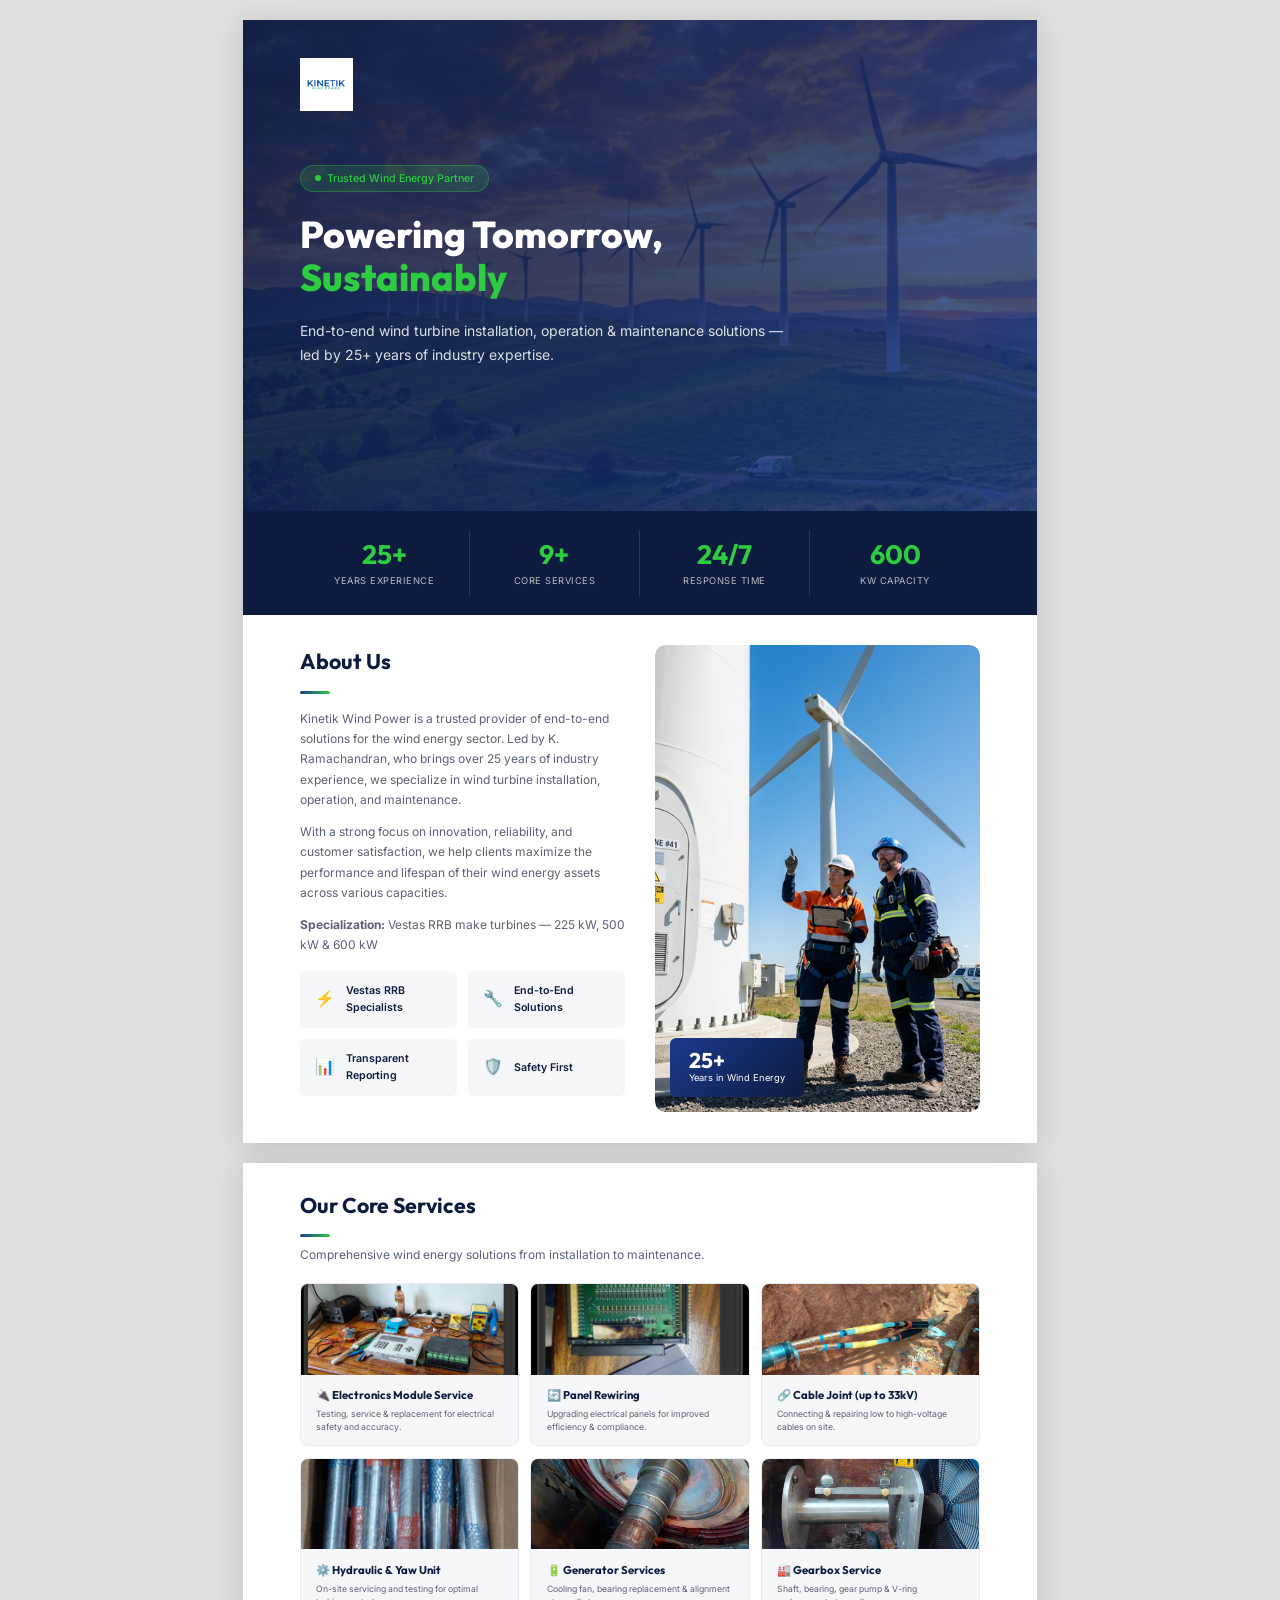
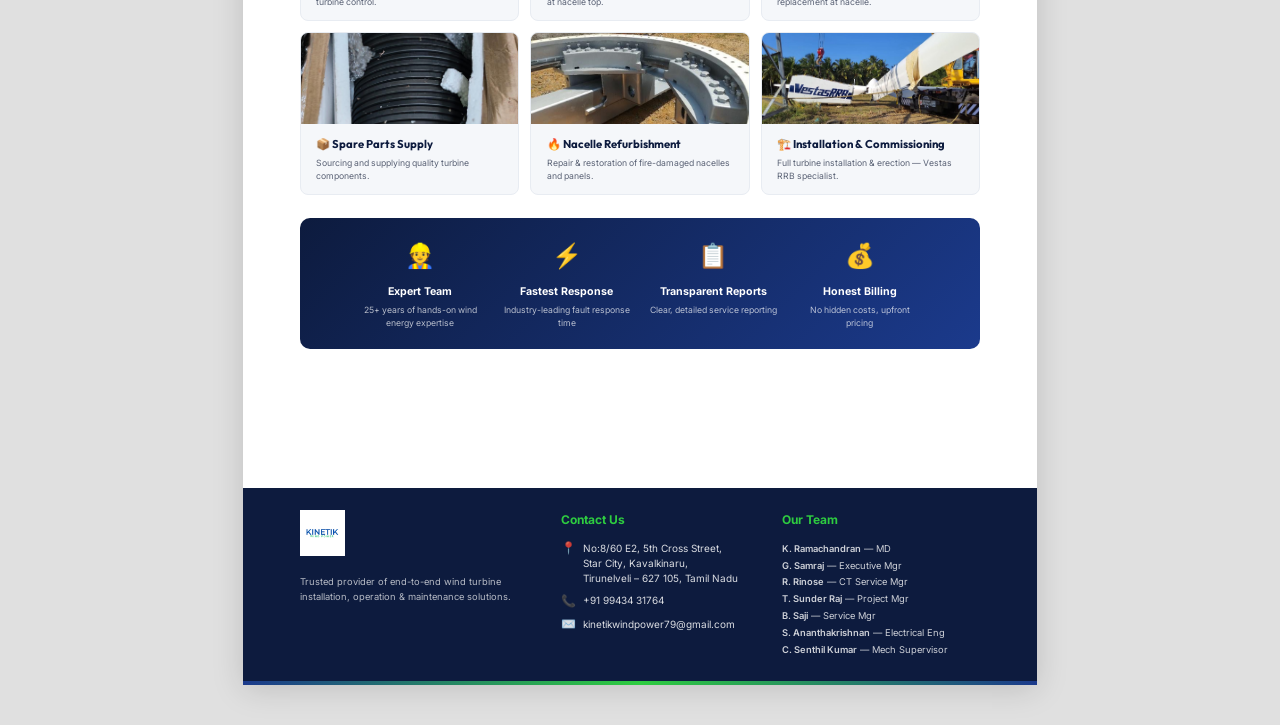
==== company-profile.html @ 72eed10d "Initial commit of Kinetik Wind Power website and company profile" ====
<!DOCTYPE html>
<html lang="en">

<head>
    <meta charset="UTF-8">
    <meta name="viewport" content="width=device-width, initial-scale=1.0">
    <title>Kinetik Wind Power — Company Profile</title>
    <link
        href="https://fonts.googleapis.com/css2?family=Inter:wght@300;400;500;600;700&family=Outfit:wght@500;600;700;800&display=swap"
        rel="stylesheet">
    <style>
        /* ── Reset & Base ── */
        *,
        *::before,
        *::after {
            margin: 0;
            padding: 0;
            box-sizing: border-box;
        }

        :root {
            --blue: #1B3A8C;
            --blue-dark: #0D1B3E;
            --green: #2ECC40;
            --green-dark: #25a233;
            --gray: #5A6275;
            --light: #F5F7FA;
            --white: #FFFFFF;
        }

        body {
            font-family: 'Inter', sans-serif;
            color: #1A1A2E;
            line-height: 1.6;
            background: var(--white);
        }

        /* ── Page Setup for A4 Print ── */
        @page {
            size: A4;
            margin: 0;
        }

        .page {
            width: 210mm;
            height: 297mm;
            margin: 0 auto;
            position: relative;
            overflow: hidden;
            page-break-after: always;
            background: var(--white);
        }

        .page:last-child {
            page-break-after: avoid;
        }

        /* ════════════════════════════════════════
       PAGE 1 — COVER / HERO + ABOUT
       ════════════════════════════════════════ */

        .page-1 {
            display: flex;
            flex-direction: column;
        }

        /* Hero Banner */
        .hero-banner {
            position: relative;
            height: 130mm;
            background: linear-gradient(135deg, rgba(13, 27, 62, 0.88), rgba(27, 58, 140, 0.78)),
                url('assets/images/hero/hero-wind-turbines.png') center/cover no-repeat;
            color: var(--white);
            display: flex;
            flex-direction: column;
            justify-content: center;
            padding: 0 15mm;
        }

        .hero-banner .logo {
            position: absolute;
            top: 10mm;
            left: 15mm;
            height: 14mm;
        }

        .hero-badge {
            display: inline-flex;
            align-items: center;
            gap: 6px;
            background: rgba(46, 204, 64, 0.15);
            border: 1px solid rgba(46, 204, 64, 0.35);
            padding: 4px 14px;
            border-radius: 50px;
            font-size: 8pt;
            font-weight: 500;
            color: var(--green);
            margin-bottom: 6mm;
            width: fit-content;
        }

        .hero-badge .dot {
            width: 6px;
            height: 6px;
            background: var(--green);
            border-radius: 50%;
        }

        .hero-banner h1 {
            font-family: 'Outfit', sans-serif;
            font-size: 28pt;
            font-weight: 800;
            line-height: 1.15;
            margin-bottom: 5mm;
        }

        .hero-banner h1 .accent {
            color: var(--green);
        }

        .hero-banner p {
            font-size: 10.5pt;
            opacity: 0.85;
            max-width: 130mm;
            line-height: 1.7;
        }

        /* Stats Strip */
        .stats-strip {
            display: grid;
            grid-template-columns: repeat(4, 1fr);
            background: var(--blue-dark);
            padding: 5mm 15mm;
        }

        .stat {
            text-align: center;
            color: var(--white);
            border-right: 1px solid rgba(255, 255, 255, 0.12);
            padding: 2mm 0;
        }

        .stat:last-child {
            border-right: none;
        }

        .stat .number {
            font-family: 'Outfit', sans-serif;
            font-size: 20pt;
            font-weight: 700;
            color: var(--green);
            line-height: 1.2;
        }

        .stat .label {
            font-size: 7pt;
            opacity: 0.7;
            text-transform: uppercase;
            letter-spacing: 0.5px;
            margin-top: 1mm;
        }

        /* About Section */
        .about-section {
            padding: 8mm 15mm;
            display: grid;
            grid-template-columns: 1fr 1fr;
            gap: 8mm;
            flex: 1;
        }

        .about-section h2 {
            font-family: 'Outfit', sans-serif;
            font-size: 16pt;
            color: var(--blue-dark);
            margin-bottom: 4mm;
        }

        .about-section h2 .line {
            display: block;
            width: 30px;
            height: 3px;
            background: linear-gradient(90deg, var(--blue), var(--green));
            border-radius: 2px;
            margin-top: 3mm;
        }

        .about-section p {
            font-size: 9pt;
            color: var(--gray);
            line-height: 1.7;
            margin-bottom: 3mm;
        }

        .about-highlights {
            display: grid;
            grid-template-columns: 1fr 1fr;
            gap: 3mm;
            margin-top: 4mm;
        }

        .highlight {
            display: flex;
            align-items: center;
            gap: 3mm;
            padding: 3mm 4mm;
            background: var(--light);
            border-radius: 6px;
            font-size: 8pt;
            font-weight: 600;
            color: var(--blue-dark);
        }

        .highlight .icon {
            font-size: 12pt;
            flex-shrink: 0;
        }

        .about-image {
            position: relative;
            border-radius: 10px;
            overflow: hidden;
        }

        .about-image img {
            width: 100%;
            height: 100%;
            object-fit: cover;
            border-radius: 10px;
        }

        .about-image .badge {
            position: absolute;
            bottom: 4mm;
            left: 4mm;
            background: linear-gradient(135deg, var(--blue), var(--blue-dark));
            color: var(--white);
            padding: 3mm 5mm;
            border-radius: 6px;
            font-size: 7pt;
        }

        .about-image .badge .big {
            font-family: 'Outfit', sans-serif;
            font-size: 16pt;
            font-weight: 700;
            line-height: 1;
        }

        /* ════════════════════════════════════════
       PAGE 2 — SERVICES + CONTACT
       ════════════════════════════════════════ */

        .page-2 {
            display: flex;
            flex-direction: column;
        }

        /* Services Header */
        .services-header {
            padding: 7mm 15mm 2mm;
        }

        .services-header h2 {
            font-family: 'Outfit', sans-serif;
            font-size: 16pt;
            color: var(--blue-dark);
        }

        .services-header h2 .line {
            display: block;
            width: 30px;
            height: 3px;
            background: linear-gradient(90deg, var(--blue), var(--green));
            border-radius: 2px;
            margin-top: 3mm;
        }

        .services-header p {
            font-size: 9pt;
            color: var(--gray);
            margin-top: 2mm;
        }

        /* Services Grid */
        .services-grid {
            display: grid;
            grid-template-columns: repeat(3, 1fr);
            gap: 3mm;
            padding: 3mm 15mm;
        }

        .svc-card {
            background: var(--light);
            border-radius: 8px;
            overflow: hidden;
            border: 1px solid #E8ECF2;
        }

        .svc-card .svc-img {
            height: 24mm;
            overflow: hidden;
        }

        .svc-card .svc-img img {
            width: 100%;
            height: 100%;
            object-fit: cover;
        }

        .svc-card .svc-body {
            padding: 3mm 4mm;
        }

        .svc-card h4 {
            font-family: 'Outfit', sans-serif;
            font-size: 8.5pt;
            color: var(--blue-dark);
            margin-bottom: 1mm;
        }

        .svc-card p {
            font-size: 6.5pt;
            color: var(--gray);
            line-height: 1.5;
        }

        /* Why Choose Us Strip */
        .why-strip {
            background: linear-gradient(135deg, var(--blue-dark), var(--blue));
            padding: 5mm 15mm;
            display: grid;
            grid-template-columns: repeat(4, 1fr);
            gap: 5mm;
            margin: 3mm 15mm;
            border-radius: 10px;
        }

        .why-item {
            text-align: center;
            color: var(--white);
        }

        .why-item .icon {
            font-size: 18pt;
            margin-bottom: 2mm;
        }

        .why-item h4 {
            font-size: 8pt;
            font-weight: 700;
            margin-bottom: 1mm;
        }

        .why-item p {
            font-size: 6.5pt;
            opacity: 0.7;
            line-height: 1.5;
        }

        /* Contact Footer */
        .contact-bar {
            margin-top: auto;
            background: var(--blue-dark);
            padding: 6mm 15mm;
            display: grid;
            grid-template-columns: 1.2fr 1fr 1fr;
            gap: 6mm;
            color: var(--white);
        }

        .contact-bar .brand-col img {
            height: 12mm;
            margin-bottom: 3mm;
        }

        .contact-bar .brand-col p {
            font-size: 7pt;
            opacity: 0.7;
            line-height: 1.6;
        }

        .contact-bar h4 {
            font-size: 9pt;
            font-weight: 700;
            margin-bottom: 3mm;
            color: var(--green);
        }

        .contact-item {
            display: flex;
            gap: 2mm;
            font-size: 7.5pt;
            margin-bottom: 2mm;
            align-items: flex-start;
        }

        .contact-item .ci-icon {
            flex-shrink: 0;
            font-size: 9pt;
            margin-top: -0.5mm;
        }

        .contact-item span {
            opacity: 0.85;
            line-height: 1.5;
        }

        .team-list {
            font-size: 7pt;
            opacity: 0.8;
            line-height: 1.8;
        }

        .team-list strong {
            color: var(--white);
            font-weight: 600;
        }

        /* Decorative footer line */
        .footer-line {
            height: 4px;
            background: linear-gradient(90deg, var(--blue), var(--green), var(--blue));
        }

        /* ── Print Styles ── */
        @media print {
            body {
                -webkit-print-color-adjust: exact;
                print-color-adjust: exact;
            }

            .page {
                margin: 0;
                box-shadow: none;
            }
        }

        /* ── Screen preview ── */
        @media screen {
            body {
                background: #E0E0E0;
                padding: 20px 0;
            }

            .page {
                box-shadow: 0 4px 30px rgba(0, 0, 0, 0.15);
                margin-bottom: 20px;
            }
        }
    </style>
</head>

<body>

    <!-- ════════ PAGE 1 ════════ -->
    <div class="page page-1">
        <div class="hero-banner">
            <img class="logo" src="assets/images/logo/kinetik-logo.png" alt="Kinetik Wind Power">
            <div class="hero-badge">
                <span class="dot"></span>
                Trusted Wind Energy Partner
            </div>
            <h1>Powering Tomorrow,<br><span class="accent">Sustainably</span></h1>
            <p>End-to-end wind turbine installation, operation & maintenance solutions — led by 25+ years of industry
                expertise.</p>
        </div>

        <div class="stats-strip">
            <div class="stat">
                <div class="number">25+</div>
                <div class="label">Years Experience</div>
            </div>
            <div class="stat">
                <div class="number">9+</div>
                <div class="label">Core Services</div>
            </div>
            <div class="stat">
                <div class="number">24/7</div>
                <div class="label">Response Time</div>
            </div>
            <div class="stat">
                <div class="number">600</div>
                <div class="label">kW Capacity</div>
            </div>
        </div>

        <div class="about-section">
            <div>
                <h2>About Us <span class="line"></span></h2>
                <p>Kinetik Wind Power is a trusted provider of end-to-end solutions for the wind energy sector. Led by
                    K. Ramachandran, who brings over 25 years of industry experience, we specialize in wind turbine
                    installation, operation, and maintenance.</p>
                <p>With a strong focus on innovation, reliability, and customer satisfaction, we help clients maximize
                    the performance and lifespan of their wind energy assets across various capacities.</p>
                <p><strong>Specialization:</strong> Vestas RRB make turbines — 225 kW, 500 kW & 600 kW</p>
                <div class="about-highlights">
                    <div class="highlight"><span class="icon">⚡</span> Vestas RRB Specialists</div>
                    <div class="highlight"><span class="icon">🔧</span> End-to-End Solutions</div>
                    <div class="highlight"><span class="icon">📊</span> Transparent Reporting</div>
                    <div class="highlight"><span class="icon">🛡️</span> Safety First</div>
                </div>
            </div>
            <div class="about-image">
                <img src="assets/images/gallery/wind-technicians.png" alt="About Kinetik">
                <div class="badge">
                    <div class="big">25+</div>
                    Years in Wind Energy
                </div>
            </div>
        </div>
    </div>

    <!-- ════════ PAGE 2 ════════ -->
    <div class="page page-2">
        <div class="services-header">
            <h2>Our Core Services <span class="line"></span></h2>
            <p>Comprehensive wind energy solutions from installation to maintenance.</p>
        </div>

        <div class="services-grid">
            <div class="svc-card">
                <div class="svc-img"><img src="assets/images/services/electronics-module-testing.png" alt="Electronics">
                </div>
                <div class="svc-body">
                    <h4>🔌 Electronics Module Service</h4>
                    <p>Testing, service & replacement for electrical safety and accuracy.</p>
                </div>
            </div>
            <div class="svc-card">
                <div class="svc-img"><img src="assets/images/services/panel-rewiring-01.png" alt="Panel Rewiring"></div>
                <div class="svc-body">
                    <h4>🔄 Panel Rewiring</h4>
                    <p>Upgrading electrical panels for improved efficiency & compliance.</p>
                </div>
            </div>
            <div class="svc-card">
                <div class="svc-img"><img src="assets/images/services/cable-joint-field.png" alt="Cable Joint"></div>
                <div class="svc-body">
                    <h4>🔗 Cable Joint (up to 33kV)</h4>
                    <p>Connecting & repairing low to high-voltage cables on site.</p>
                </div>
            </div>
            <div class="svc-card">
                <div class="svc-img"><img src="assets/images/services/hydraulic-yaw-unit.jpeg" alt="Hydraulic"></div>
                <div class="svc-body">
                    <h4>⚙️ Hydraulic & Yaw Unit</h4>
                    <p>On-site servicing and testing for optimal turbine control.</p>
                </div>
            </div>
            <div class="svc-card">
                <div class="svc-img"><img src="assets/images/services/generator-service-01.jpeg" alt="Generator"></div>
                <div class="svc-body">
                    <h4>🔋 Generator Services</h4>
                    <p>Cooling fan, bearing replacement & alignment at nacelle top.</p>
                </div>
            </div>
            <div class="svc-card">
                <div class="svc-img"><img src="assets/images/services/gearbox-service.jpeg" alt="Gearbox"></div>
                <div class="svc-body">
                    <h4>🏭 Gearbox Service</h4>
                    <p>Shaft, bearing, gear pump & V-ring replacement at nacelle.</p>
                </div>
            </div>
            <div class="svc-card">
                <div class="svc-img"><img src="assets/images/services/spare-parts.jpeg" alt="Spare Parts"></div>
                <div class="svc-body">
                    <h4>📦 Spare Parts Supply</h4>
                    <p>Sourcing and supplying quality turbine components.</p>
                </div>
            </div>
            <div class="svc-card">
                <div class="svc-img"><img src="assets/images/services/nacelle-refurbishment-02.jpeg"
                        alt="Refurbishment"></div>
                <div class="svc-body">
                    <h4>🔥 Nacelle Refurbishment</h4>
                    <p>Repair & restoration of fire-damaged nacelles and panels.</p>
                </div>
            </div>
            <div class="svc-card">
                <div class="svc-img"><img src="assets/images/services/installation-site.jpeg" alt="Installation"></div>
                <div class="svc-body">
                    <h4>🏗️ Installation & Commissioning</h4>
                    <p>Full turbine installation & erection — Vestas RRB specialist.</p>
                </div>
            </div>
        </div>

        <div class="why-strip">
            <div class="why-item">
                <div class="icon">👷</div>
                <h4>Expert Team</h4>
                <p>25+ years of hands-on wind energy expertise</p>
            </div>
            <div class="why-item">
                <div class="icon">⚡</div>
                <h4>Fastest Response</h4>
                <p>Industry-leading fault response time</p>
            </div>
            <div class="why-item">
                <div class="icon">📋</div>
                <h4>Transparent Reports</h4>
                <p>Clear, detailed service reporting</p>
            </div>
            <div class="why-item">
                <div class="icon">💰</div>
                <h4>Honest Billing</h4>
                <p>No hidden costs, upfront pricing</p>
            </div>
        </div>

        <div class="contact-bar">
            <div class="brand-col">
                <img src="assets/images/logo/kinetik-logo.png" alt="Kinetik Wind Power">
                <p>Trusted provider of end-to-end wind turbine installation, operation & maintenance solutions.</p>
            </div>
            <div>
                <h4>Contact Us</h4>
                <div class="contact-item"><span class="ci-icon">📍</span><span>No:8/60 E2, 5th Cross Street,<br>Star
                        City, Kavalkinaru,<br>Tirunelveli – 627 105, Tamil Nadu</span></div>
                <div class="contact-item"><span class="ci-icon">📞</span><span>+91 99434 31764</span></div>
                <div class="contact-item"><span class="ci-icon">✉️</span><span>kinetikwindpower79@gmail.com</span></div>
            </div>
            <div>
                <h4>Our Team</h4>
                <div class="team-list">
                    <strong>K. Ramachandran</strong> — MD<br>
                    <strong>G. Samraj</strong> — Executive Mgr<br>
                    <strong>R. Rinose</strong> — CT Service Mgr<br>
                    <strong>T. Sunder Raj</strong> — Project Mgr<br>
                    <strong>B. Saji</strong> — Service Mgr<br>
                    <strong>S. Ananthakrishnan</strong> — Electrical Eng<br>
                    <strong>C. Senthil Kumar</strong> — Mech Supervisor
                </div>
            </div>
        </div>
        <div class="footer-line"></div>
    </div>

</body>

</html>
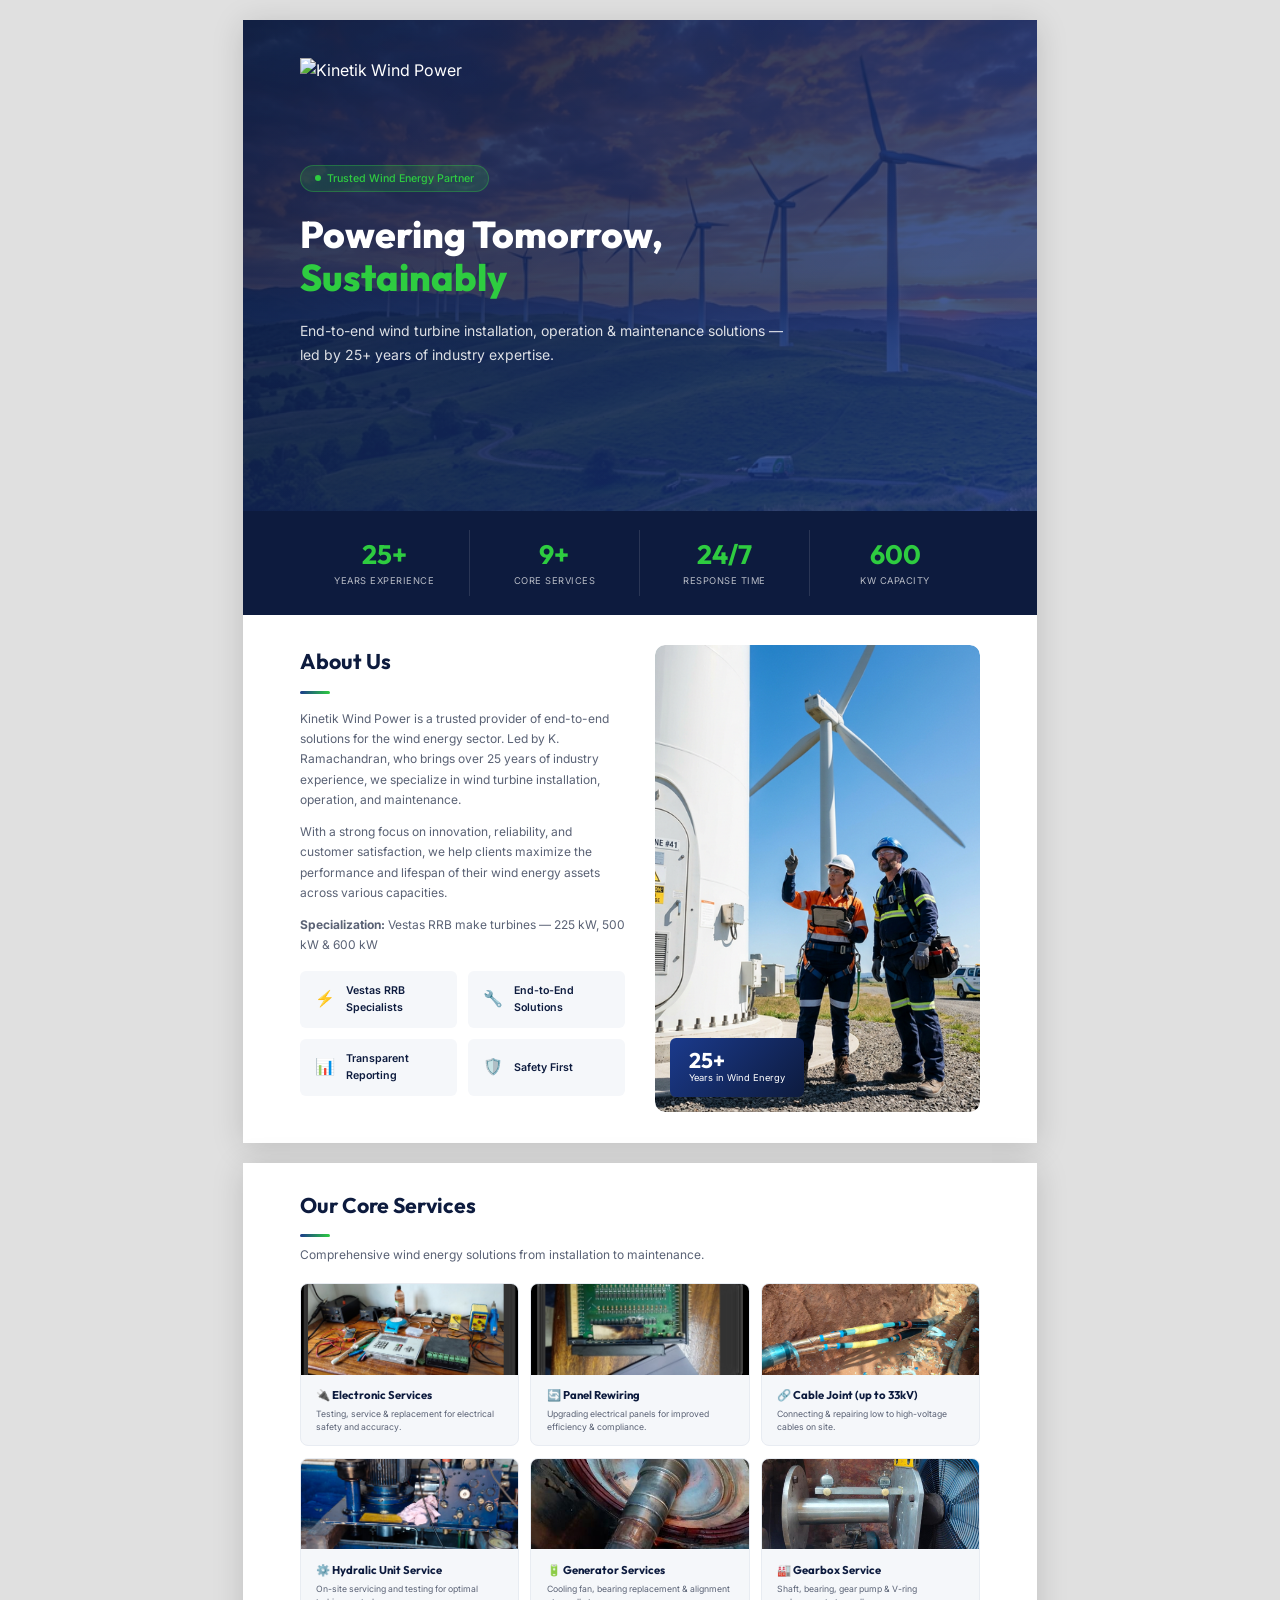
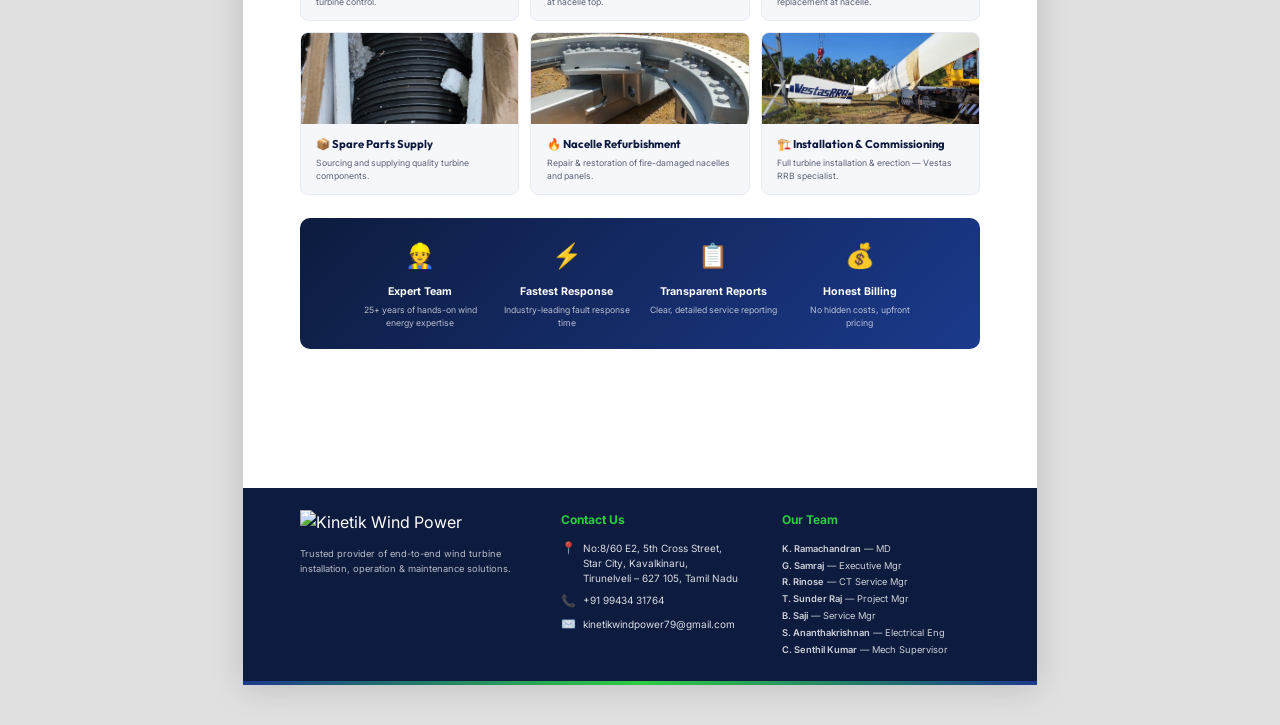
==== commit ebf58c4b: "Update service names and images: Electronic Services and Hydralic Unit Service" ====
--- a/company-profile.html
+++ b/company-profile.html
@@ -523,7 +523,7 @@
                 <div class="svc-img"><img src="assets/images/services/electronics-module-testing.png" alt="Electronics">
                 </div>
                 <div class="svc-body">
-                    <h4>🔌 Electronics Module Service</h4>
+                    <h4>🔌 Electronic Services</h4>
                     <p>Testing, service & replacement for electrical safety and accuracy.</p>
                 </div>
             </div>
@@ -542,9 +542,9 @@
                 </div>
             </div>
             <div class="svc-card">
-                <div class="svc-img"><img src="assets/images/services/hydraulic-yaw-unit.jpeg" alt="Hydraulic"></div>
-                <div class="svc-body">
-                    <h4>⚙️ Hydraulic & Yaw Unit</h4>
+                <div class="svc-img"><img src="assets/images/services/hydralic-unit-service.jpeg" alt="Hydraulic"></div>
+                <div class="svc-body">
+                    <h4>⚙️ Hydralic Unit Service</h4>
                     <p>On-site servicing and testing for optimal turbine control.</p>
                 </div>
             </div>
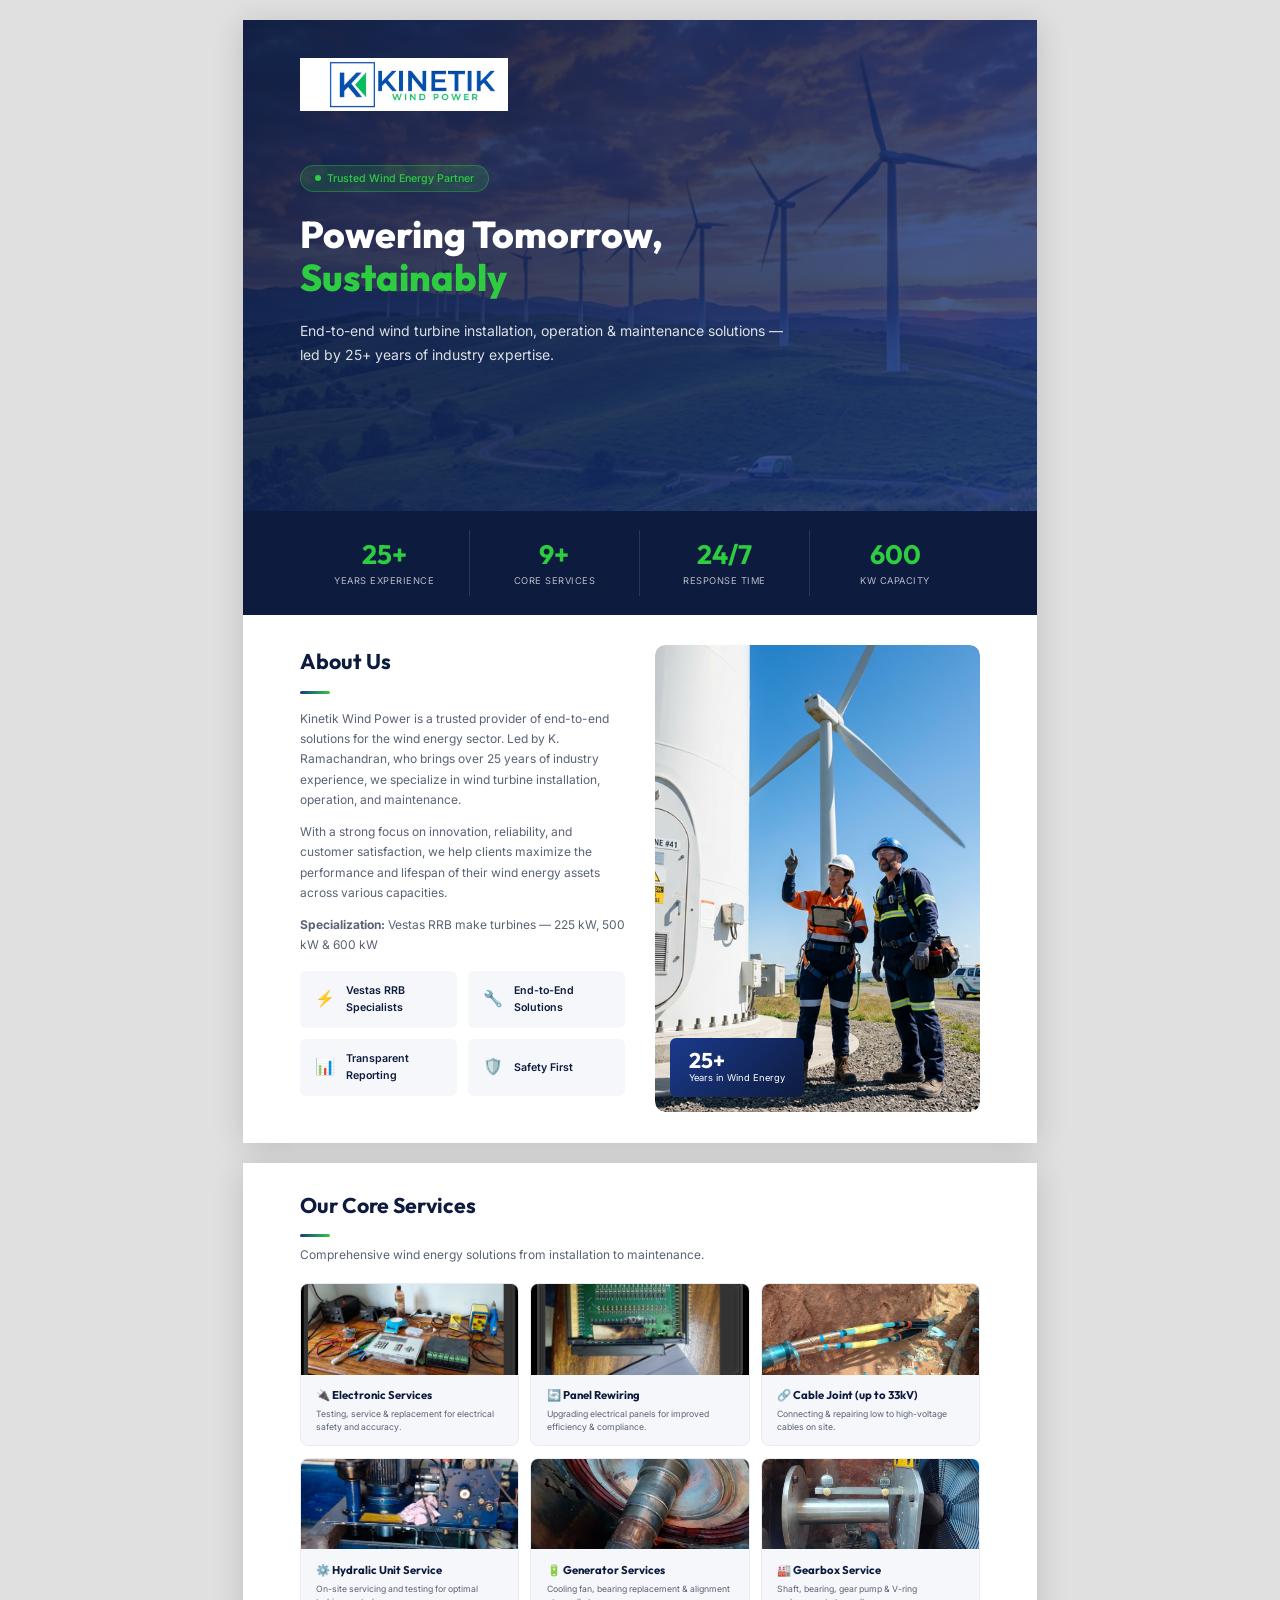
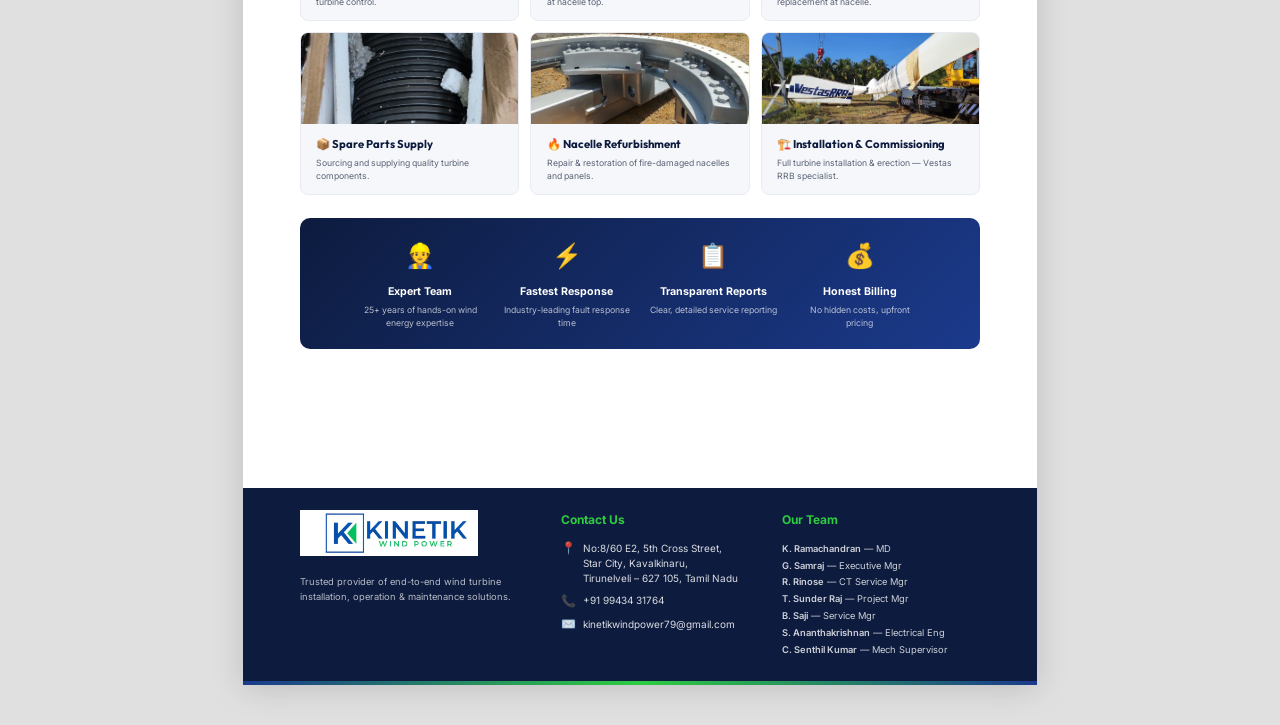
==== commit fa49afbe: "Fix logo extension and finalize service updates" ====
--- a/company-profile.html
+++ b/company-profile.html
@@ -456,7 +456,7 @@
     <!-- ════════ PAGE 1 ════════ -->
     <div class="page page-1">
         <div class="hero-banner">
-            <img class="logo" src="assets/images/logo/kinetik-logo.png" alt="Kinetik Wind Power">
+            <img class="logo" src="assets/images/logo/kinetik-logo.jpeg" alt="Kinetik Wind Power">
             <div class="hero-badge">
                 <span class="dot"></span>
                 Trusted Wind Energy Partner
@@ -611,7 +611,7 @@
 
         <div class="contact-bar">
             <div class="brand-col">
-                <img src="assets/images/logo/kinetik-logo.png" alt="Kinetik Wind Power">
+                <img src="assets/images/logo/kinetik-logo.jpeg" alt="Kinetik Wind Power">
                 <p>Trusted provider of end-to-end wind turbine installation, operation & maintenance solutions.</p>
             </div>
             <div>
